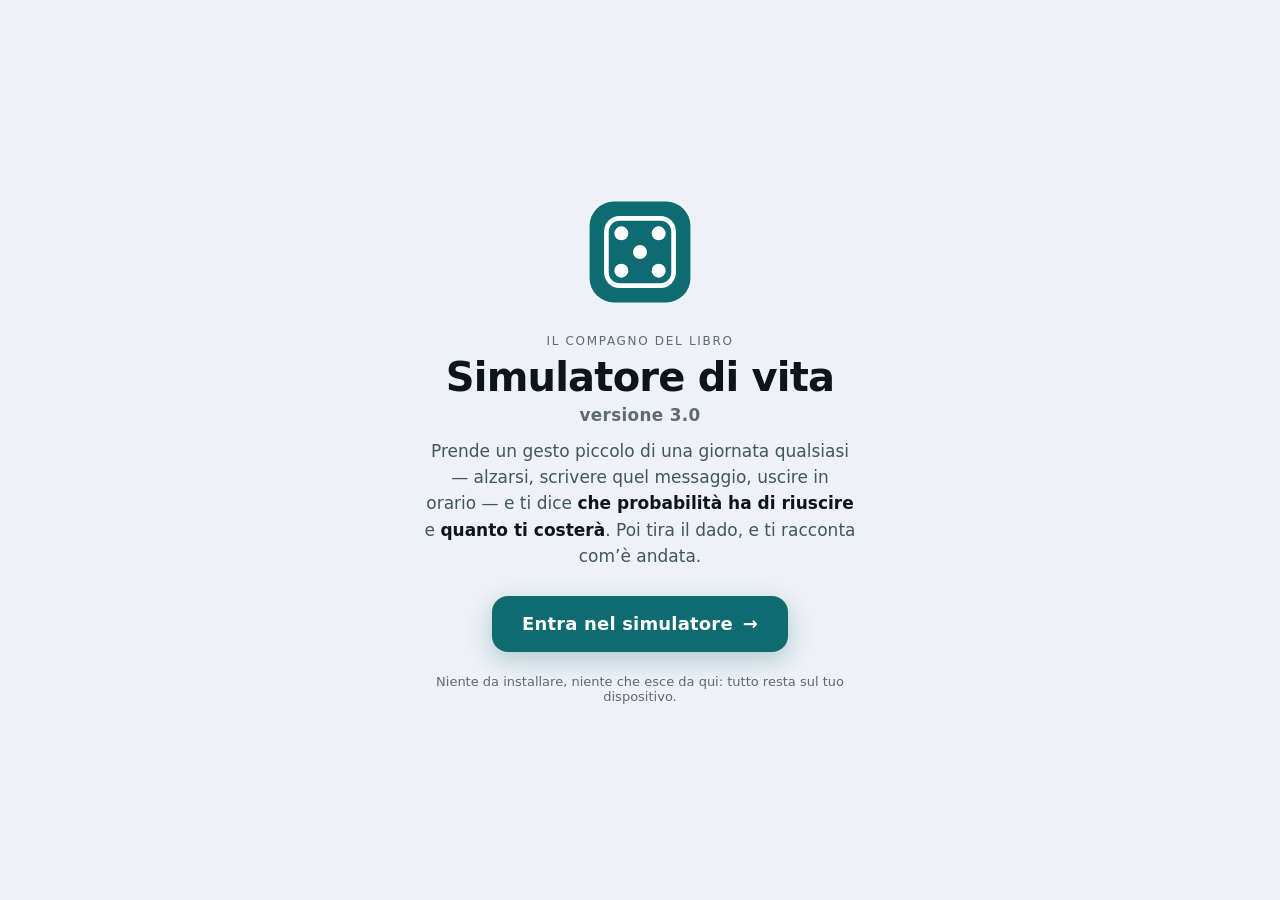
==== index.html @ b7ff8e11 "Pagina di benvenuto" ====
<!doctype html>
<html lang="it" data-tema="chiaro">
<head>
<meta charset="utf-8">
<meta name="viewport" content="width=device-width, initial-scale=1, viewport-fit=cover">
<title>Simulatore di vita 3.0</title>
<!-- LA PAGINA DI BENVENUTO (17/09/2026).
     Igor: «siccome è una web app, scriverei una pagina introduttiva: due righe, elegante,
     professionale ma anche un po' simpatica, animata, con il tasto che attiva il
     simulatore; perché "Ce l'hai fatta, sì o no?" sa di pagina interna». E' la prima
     cosa che si vede dall'indirizzo web e dall'icona sul telefono: il dado che tira e si
     ferma, il nome, due righe, un tasto. Tutto sta in questo file, senza altri
     caricamenti, così compare subito anche senza rete. Dal disco (doppio clic) si
     continua a entrare da APRI-QUI.html, come dice il libro. -->
<link rel="manifest" href="manifest.webmanifest">
<meta name="theme-color" content="#14556E">
<link rel="icon" href="app/icone/icona-192.png">
<link rel="apple-touch-icon" href="app/icone/icona-180.png">
<meta name="apple-mobile-web-app-capable" content="yes">
<meta name="apple-mobile-web-app-title" content="Simulatore">
<style>
  :root {
    --piano: #eef1f5; --superficie: #ffffff; --inchiostro: #0e1518; --inchiostro-2: #41565e;
    --inchiostro-3: #5f6874; --azione: #0e6b70; --azione-scura: #0b565a; --su-azione: #ffffff;
    --bordo: rgba(16,24,40,.10);
  }
  @media (prefers-color-scheme: dark) {
    :root { --piano: #0b0d11; --superficie: #181b22; --inchiostro: #ffffff; --inchiostro-2: #c2c8d2;
            --inchiostro-3: #8b93a1; --azione: #1d8a90; --azione-scura: #166c71; --bordo: rgba(255,255,255,.12); }
  }
  * { box-sizing: border-box; }
  html, body { margin: 0; min-height: 100%; }
  body {
    background: var(--piano); color: var(--inchiostro);
    font-family: system-ui, -apple-system, BlinkMacSystemFont, "Segoe UI", Roboto, sans-serif;
    display: flex; align-items: center; justify-content: center;
    min-height: 100vh; min-height: 100dvh;
    padding: 24px 20px calc(24px + env(safe-area-inset-bottom));
  }
  .benvenuto { width: 100%; max-width: 480px; text-align: center; }
  .dado {
    width: 112px; height: 112px; margin: 0 auto 26px; display: block;
    animation: tira 2.1s cubic-bezier(.2,.9,.3,1.05) both;
    transform-origin: 50% 50%;
  }
  @keyframes tira {
    0%   { transform: translateY(-140px) rotate(-260deg) scale(.7); opacity: 0; }
    35%  { opacity: 1; }
    60%  { transform: translateY(12px) rotate(30deg) scale(1.04); }
    78%  { transform: translateY(-10px) rotate(-8deg) scale(1); }
    90%  { transform: translateY(3px) rotate(2deg); }
    100% { transform: translateY(0) rotate(0deg) scale(1); opacity: 1; }
  }
  .punto { opacity: 0; animation: accendi .35s ease both; }
  .punto:nth-child(2) { animation-delay: 1.9s; }
  .punto:nth-child(3) { animation-delay: 2.0s; }
  .punto:nth-child(4) { animation-delay: 2.1s; }
  .punto:nth-child(5) { animation-delay: 2.2s; }
  .punto:nth-child(6) { animation-delay: 2.3s; }
  @keyframes accendi { from { opacity: 0; transform: scale(.3); } to { opacity: 1; transform: scale(1); } }
  .occhiello {
    margin: 0 0 8px; font-size: 12px; letter-spacing: .14em; text-transform: uppercase;
    color: var(--inchiostro-3); animation: sale .7s ease 1.4s both;
  }
  h1 {
    margin: 0 0 14px; font-size: clamp(30px, 8vw, 40px); line-height: 1.08; letter-spacing: -.02em;
    font-weight: 700; animation: sale .7s ease 1.55s both;
  }
  h1 small { display: block; font-size: .42em; font-weight: 600; letter-spacing: .02em; color: var(--inchiostro-3); margin-top: 6px; }
  .righe {
    margin: 0 auto 26px; max-width: 40ch; font-size: 17px; line-height: 1.55; color: var(--inchiostro-2);
    text-align: center; animation: sale .7s ease 1.75s both;
  }
  .righe b { color: var(--inchiostro); }
  .entra {
    display: inline-flex; align-items: center; justify-content: center; gap: 10px;
    min-height: 56px; padding: 0 30px; border-radius: 16px; border: 0;
    background: var(--azione); color: var(--su-azione); text-decoration: none;
    font-size: 18px; font-weight: 700; letter-spacing: .01em;
    box-shadow: 0 8px 24px rgba(14,107,112,.28);
    animation: sale .7s ease 2.0s both;
    transition: transform .08s ease, background-color .15s ease;
  }
  .entra:hover, .entra:focus-visible { background: var(--azione-scura); outline: none; }
  .entra:active { transform: translateY(1px); }
  .entra .freccia { transition: transform .2s ease; }
  .entra:hover .freccia { transform: translateX(4px); }
  .nota { margin: 22px 0 0; font-size: 13px; color: var(--inchiostro-3); animation: sale .7s ease 2.3s both; }
  .nota a { color: inherit; }
  @keyframes sale { from { opacity: 0; transform: translateY(10px); } to { opacity: 1; transform: none; } }
  @media (prefers-reduced-motion: reduce) {
    .dado, .punto, .occhiello, h1, .righe, .entra, .nota { animation: none; opacity: 1; transform: none; }
  }
</style>
</head>
<body>
<main class="benvenuto">
  <svg class="dado" viewBox="0 0 120 120" aria-hidden="true">
    <rect x="6" y="6" width="108" height="108" rx="26" fill="var(--azione)"/>
    <rect x="24" y="24" width="72" height="72" rx="14" fill="none" stroke="#fff" stroke-width="5"/>
    <circle class="punto" cx="40" cy="40" r="7.5" fill="#fff"/>
    <circle class="punto" cx="80" cy="40" r="7.5" fill="#fff"/>
    <circle class="punto" cx="60" cy="60" r="7.5" fill="#fff"/>
    <circle class="punto" cx="40" cy="80" r="7.5" fill="#fff"/>
    <circle class="punto" cx="80" cy="80" r="7.5" fill="#fff"/>
  </svg>
  <p class="occhiello">Il compagno del libro</p>
  <h1>Simulatore di vita <small>versione 3.0</small></h1>
  <p class="righe">Prende un gesto piccolo di una giornata qualsiasi — alzarsi, scrivere quel messaggio, uscire in orario — e ti dice <b>che probabilità ha di riuscire</b> e <b>quanto ti costerà</b>. Poi tira il dado, e ti racconta com’è andata.</p>
  <a class="entra" href="APRI-QUI.html">Entra nel simulatore <span class="freccia" aria-hidden="true">→</span></a>
  <p class="nota">Niente da installare, niente che esce da qui: tutto resta sul tuo dispositivo.</p>
</main>
<script src="app/interfaccia/installa.js"></script>
</body>
</html>
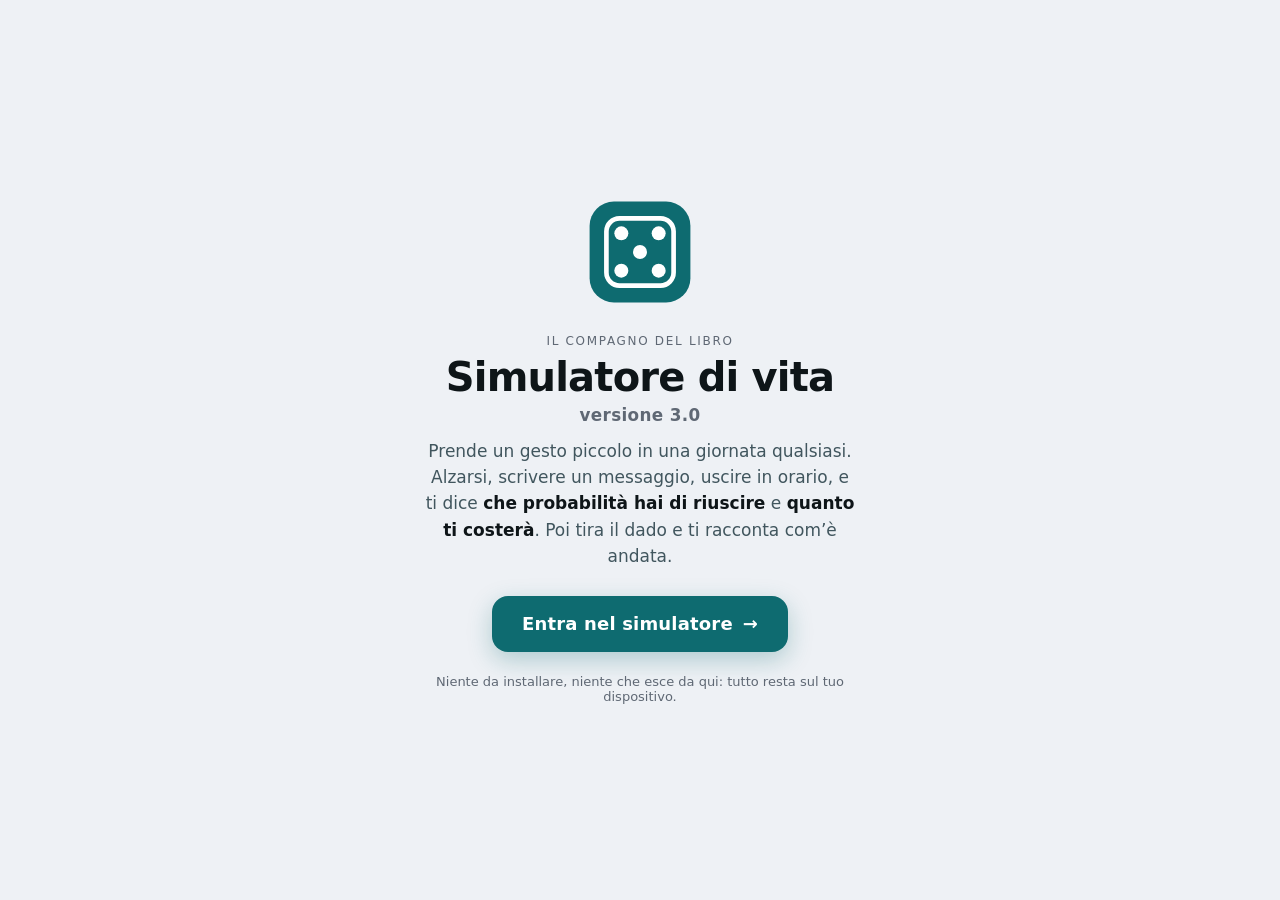
==== commit d7bd1cfd: "Righe del benvenuto" ====
--- a/index.html
+++ b/index.html
@@ -106,7 +106,7 @@
   </svg>
   <p class="occhiello">Il compagno del libro</p>
   <h1>Simulatore di vita <small>versione 3.0</small></h1>
-  <p class="righe">Prende un gesto piccolo di una giornata qualsiasi — alzarsi, scrivere quel messaggio, uscire in orario — e ti dice <b>che probabilità ha di riuscire</b> e <b>quanto ti costerà</b>. Poi tira il dado, e ti racconta com’è andata.</p>
+  <p class="righe">Prende un gesto piccolo in una giornata qualsiasi. Alzarsi, scrivere un messaggio, uscire in orario, e ti dice <b>che probabilità hai di riuscire</b> e <b>quanto ti costerà</b>. Poi tira il dado e ti racconta com’è andata.</p>
   <a class="entra" href="APRI-QUI.html">Entra nel simulatore <span class="freccia" aria-hidden="true">→</span></a>
   <p class="nota">Niente da installare, niente che esce da qui: tutto resta sul tuo dispositivo.</p>
 </main>
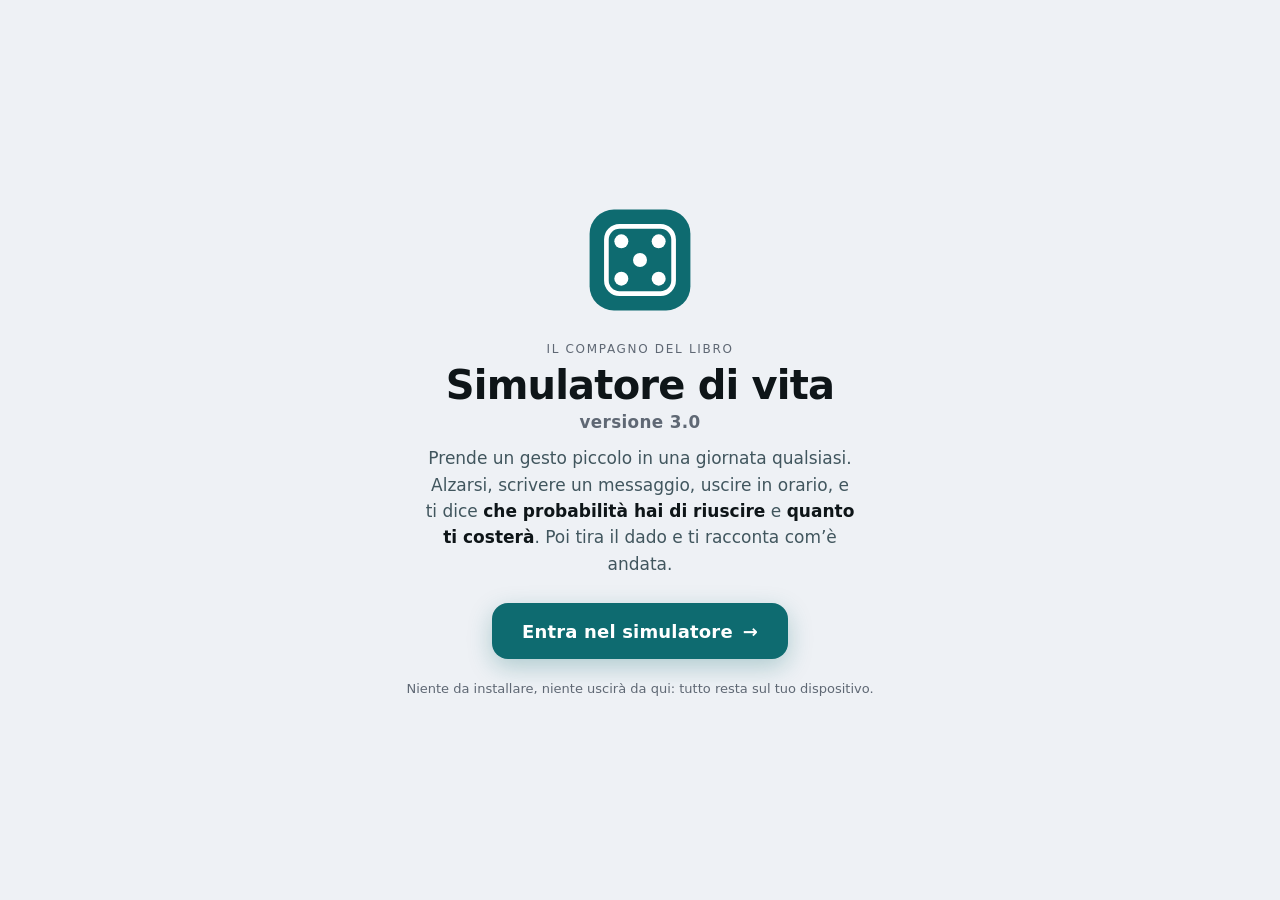
==== commit 24ce50b2: "Benvenuto: «niente uscirà da qui» Co-Authored-By: Claude Opus 5 <noreply@anthropic.com>" ====
--- a/index.html
+++ b/index.html
@@ -38,11 +38,33 @@
     padding: 24px 20px calc(24px + env(safe-area-inset-bottom));
   }
   .benvenuto { width: 100%; max-width: 480px; text-align: center; }
-  .dado {
-    width: 112px; height: 112px; margin: 0 auto 26px; display: block;
-    animation: tira 2.1s cubic-bezier(.2,.9,.3,1.05) both;
-    transform-origin: 50% 50%;
+  .dado { width: 112px; height: 112px; margin: 0 auto 26px; display: block; transform-origin: 50% 50%; }
+  .occhiello { margin: 0 0 8px; font-size: 12px; letter-spacing: .14em; text-transform: uppercase; color: var(--inchiostro-3); }
+  h1 { margin: 0 0 14px; font-size: clamp(30px, 8vw, 40px); line-height: 1.08; letter-spacing: -.02em; font-weight: 700; }
+  h1 small { display: block; font-size: .42em; font-weight: 600; letter-spacing: .02em; color: var(--inchiostro-3); margin-top: 6px; }
+  .righe { margin: 0 auto 26px; max-width: 40ch; font-size: 17px; line-height: 1.55; color: var(--inchiostro-2); text-align: center; }
+  .righe b { color: var(--inchiostro); }
+  .entra {
+    display: inline-flex; align-items: center; justify-content: center; gap: 10px;
+    min-height: 56px; padding: 0 30px; border-radius: 16px; border: 0;
+    background: var(--azione); color: var(--su-azione); text-decoration: none;
+    font-size: 18px; font-weight: 700; letter-spacing: .01em;
+    box-shadow: 0 8px 24px rgba(14,107,112,.28);
+    transition: transform .08s ease, background-color .15s ease;
   }
+  .entra:hover, .entra:focus-visible { background: var(--azione-scura); outline: none; }
+  .entra:active { transform: translateY(1px); }
+  .entra .freccia { transition: transform .2s ease; }
+  .entra:hover .freccia { transform: translateX(4px); }
+  .nota { margin: 22px 0 0; font-size: 13px; color: var(--inchiostro-3); }
+  .nota a { color: inherit; }
+
+  /* LE ANIMAZIONI SONO UN DI PIU'. Valgono solo quando il documento porta la
+     classe «anima», che gli da' uno script all'apertura; e dopo tre secondi
+     lo stesso script mette «ferma», che rende tutto visibile e fermo comunque.
+     Cosi', se le animazioni non partono (un visualizzatore che le blocca, uno
+     script che non gira), la pagina si vede lo stesso: prima era bianca. */
+  .anima .dado { animation: tira 2.1s cubic-bezier(.2,.9,.3,1.05) both; }
   @keyframes tira {
     0%   { transform: translateY(-140px) rotate(-260deg) scale(.7); opacity: 0; }
     35%  { opacity: 1; }
@@ -51,49 +73,29 @@
     90%  { transform: translateY(3px) rotate(2deg); }
     100% { transform: translateY(0) rotate(0deg) scale(1); opacity: 1; }
   }
-  .punto { opacity: 0; animation: accendi .35s ease both; }
-  .punto:nth-child(2) { animation-delay: 1.9s; }
-  .punto:nth-child(3) { animation-delay: 2.0s; }
-  .punto:nth-child(4) { animation-delay: 2.1s; }
-  .punto:nth-child(5) { animation-delay: 2.2s; }
-  .punto:nth-child(6) { animation-delay: 2.3s; }
+  .anima .punto { animation: accendi .35s ease both; }
+  .anima .punto:nth-child(2) { animation-delay: 1.9s; }
+  .anima .punto:nth-child(3) { animation-delay: 2.0s; }
+  .anima .punto:nth-child(4) { animation-delay: 2.1s; }
+  .anima .punto:nth-child(5) { animation-delay: 2.2s; }
+  .anima .punto:nth-child(6) { animation-delay: 2.3s; }
   @keyframes accendi { from { opacity: 0; transform: scale(.3); } to { opacity: 1; transform: scale(1); } }
-  .occhiello {
-    margin: 0 0 8px; font-size: 12px; letter-spacing: .14em; text-transform: uppercase;
-    color: var(--inchiostro-3); animation: sale .7s ease 1.4s both;
+  .anima .occhiello { animation: sale .7s ease 1.4s both; }
+  .anima h1 { animation: sale .7s ease 1.55s both; }
+  .anima .righe { animation: sale .7s ease 1.75s both; }
+  .anima .entra { animation: sale .7s ease 2.0s both; }
+  .anima .nota { animation: sale .7s ease 2.3s both; }
+  @keyframes sale { from { opacity: 0; transform: translateY(10px); } to { opacity: 1; transform: none; } }
+  .ferma .dado, .ferma .punto, .ferma .occhiello, .ferma h1, .ferma .righe, .ferma .entra, .ferma .nota {
+    animation: none !important; opacity: 1 !important; transform: none !important;
   }
-  h1 {
-    margin: 0 0 14px; font-size: clamp(30px, 8vw, 40px); line-height: 1.08; letter-spacing: -.02em;
-    font-weight: 700; animation: sale .7s ease 1.55s both;
-  }
-  h1 small { display: block; font-size: .42em; font-weight: 600; letter-spacing: .02em; color: var(--inchiostro-3); margin-top: 6px; }
-  .righe {
-    margin: 0 auto 26px; max-width: 40ch; font-size: 17px; line-height: 1.55; color: var(--inchiostro-2);
-    text-align: center; animation: sale .7s ease 1.75s both;
-  }
-  .righe b { color: var(--inchiostro); }
-  .entra {
-    display: inline-flex; align-items: center; justify-content: center; gap: 10px;
-    min-height: 56px; padding: 0 30px; border-radius: 16px; border: 0;
-    background: var(--azione); color: var(--su-azione); text-decoration: none;
-    font-size: 18px; font-weight: 700; letter-spacing: .01em;
-    box-shadow: 0 8px 24px rgba(14,107,112,.28);
-    animation: sale .7s ease 2.0s both;
-    transition: transform .08s ease, background-color .15s ease;
-  }
-  .entra:hover, .entra:focus-visible { background: var(--azione-scura); outline: none; }
-  .entra:active { transform: translateY(1px); }
-  .entra .freccia { transition: transform .2s ease; }
-  .entra:hover .freccia { transform: translateX(4px); }
-  .nota { margin: 22px 0 0; font-size: 13px; color: var(--inchiostro-3); animation: sale .7s ease 2.3s both; }
-  .nota a { color: inherit; }
-  @keyframes sale { from { opacity: 0; transform: translateY(10px); } to { opacity: 1; transform: none; } }
   @media (prefers-reduced-motion: reduce) {
-    .dado, .punto, .occhiello, h1, .righe, .entra, .nota { animation: none; opacity: 1; transform: none; }
+    .anima .dado, .anima .punto, .anima .occhiello, .anima h1, .anima .righe, .anima .entra, .anima .nota { animation: none; }
   }
 </style>
 </head>
 <body>
+<script>(function(){var r=document.documentElement;r.className+=" anima";setTimeout(function(){r.className+=" ferma";},3000);}());</script>
 <main class="benvenuto">
   <svg class="dado" viewBox="0 0 120 120" aria-hidden="true">
     <rect x="6" y="6" width="108" height="108" rx="26" fill="var(--azione)"/>
@@ -108,7 +110,7 @@
   <h1>Simulatore di vita <small>versione 3.0</small></h1>
   <p class="righe">Prende un gesto piccolo in una giornata qualsiasi. Alzarsi, scrivere un messaggio, uscire in orario, e ti dice <b>che probabilità hai di riuscire</b> e <b>quanto ti costerà</b>. Poi tira il dado e ti racconta com’è andata.</p>
   <a class="entra" href="APRI-QUI.html">Entra nel simulatore <span class="freccia" aria-hidden="true">→</span></a>
-  <p class="nota">Niente da installare, niente che esce da qui: tutto resta sul tuo dispositivo.</p>
+  <p class="nota">Niente da installare, niente uscirà da qui: tutto resta sul tuo dispositivo.</p>
 </main>
 <script src="app/interfaccia/installa.js"></script>
 </body>
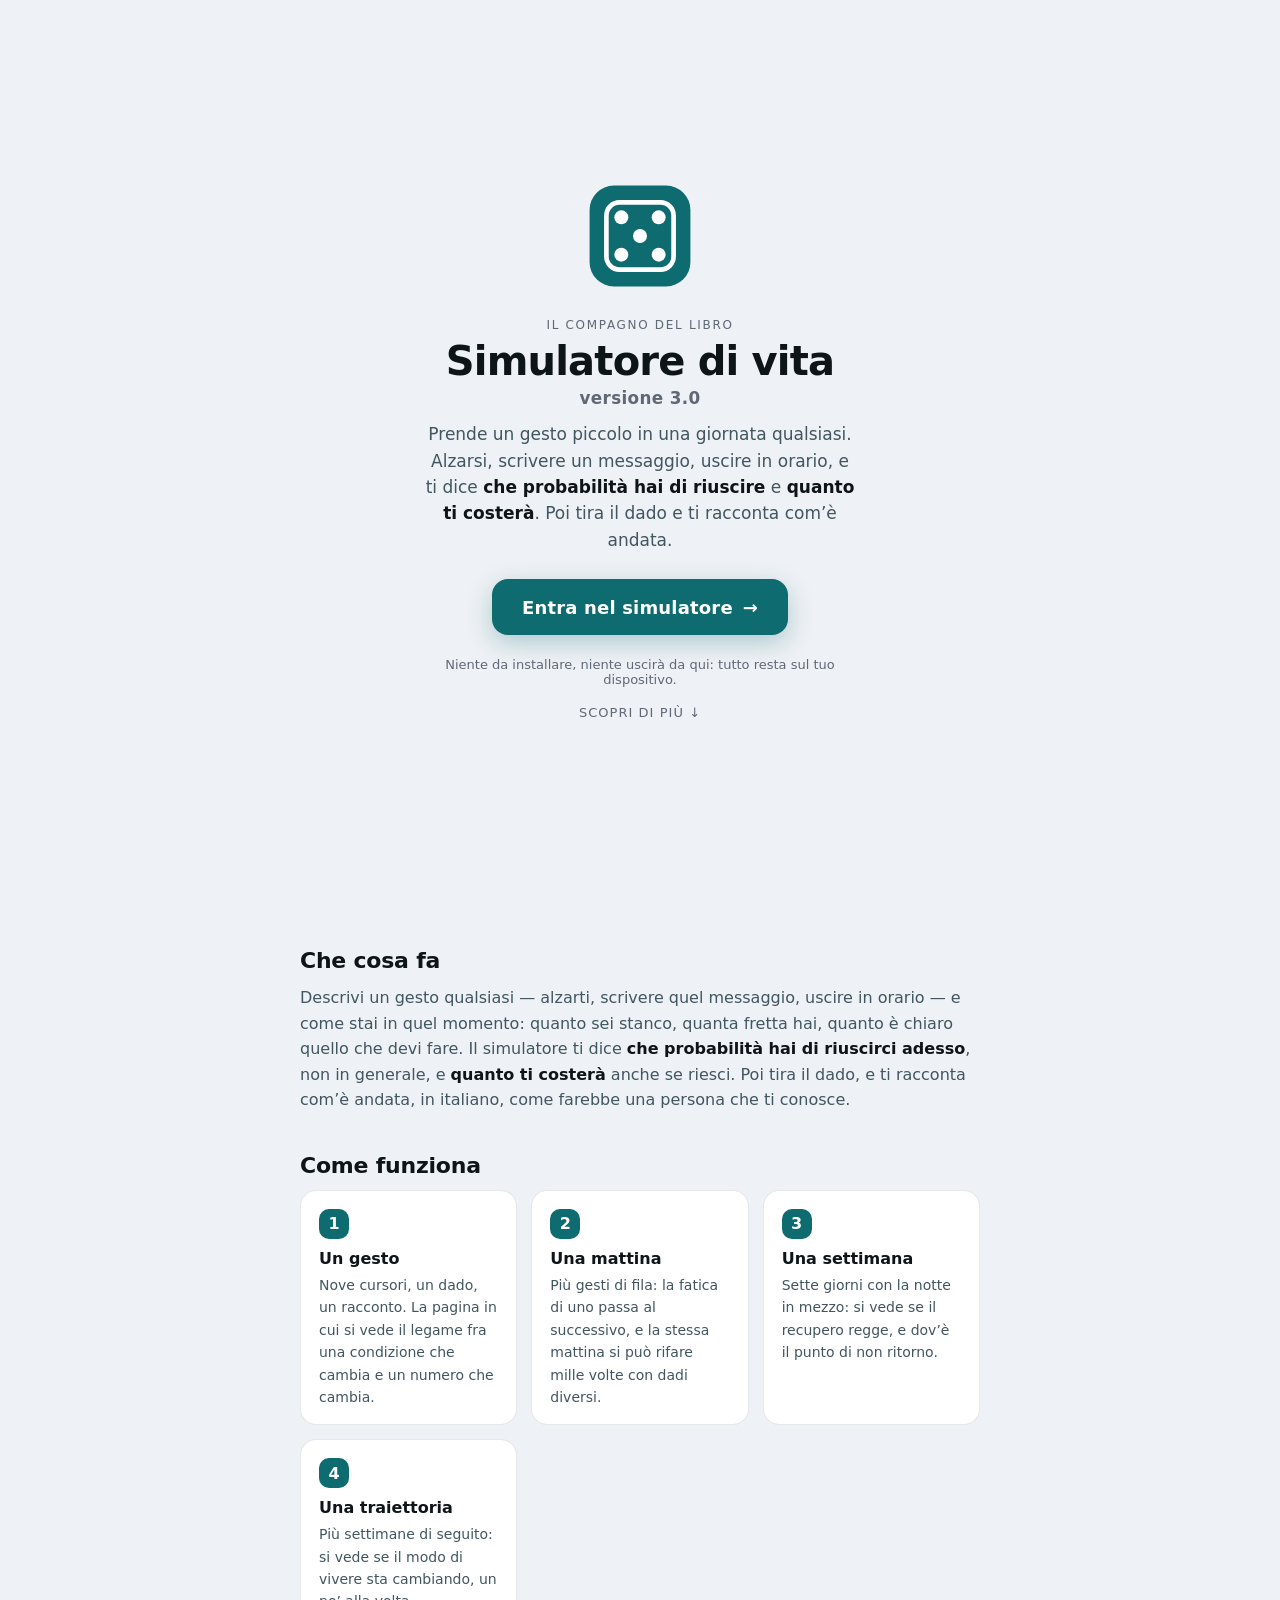
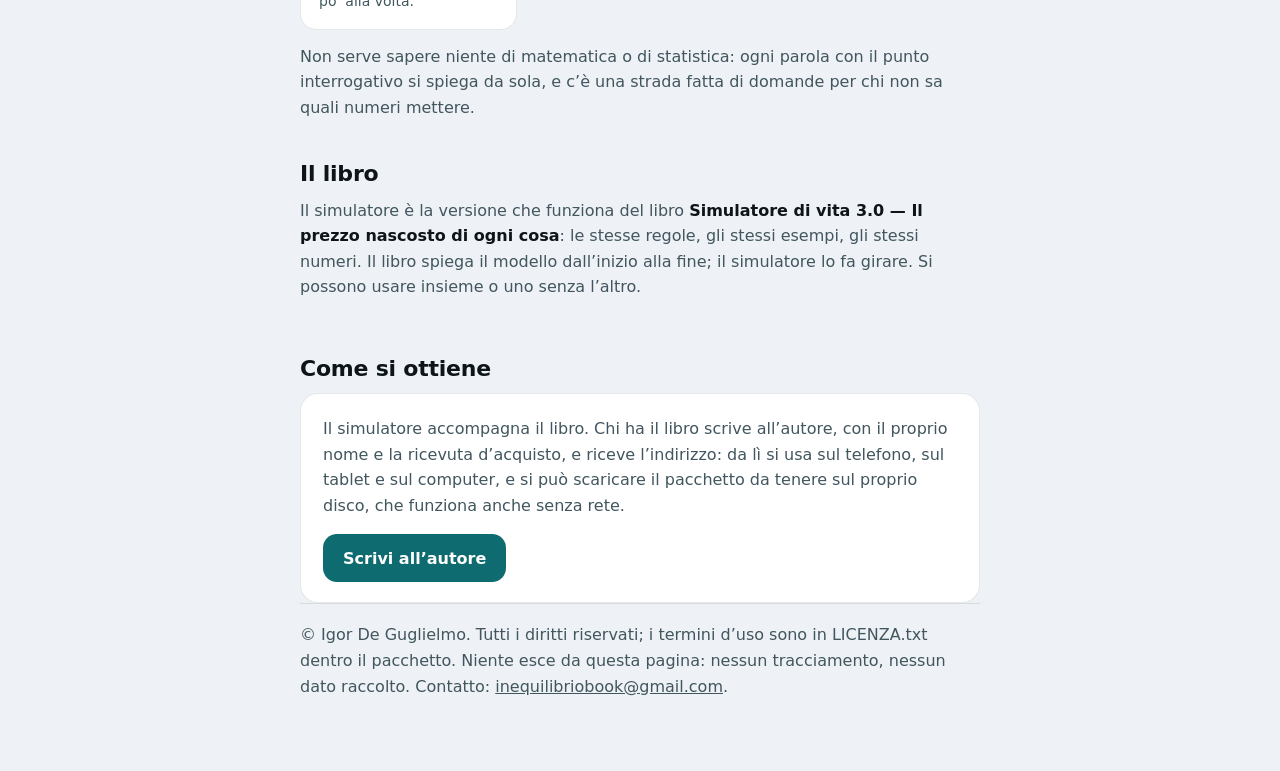
==== commit c48d8da3: "Vetrina, LICENZA, piano di vendita (VENDITA.md), README ripristinato Co-Authored-By: Claude Opus 5 <" ====
--- a/index.html
+++ b/index.html
@@ -4,6 +4,12 @@
 <meta charset="utf-8">
 <meta name="viewport" content="width=device-width, initial-scale=1, viewport-fit=cover">
 <title>Simulatore di vita 3.0</title>
+<meta name="description" content="Il simulatore che accompagna il libro «Simulatore di vita 3.0»: prende un gesto piccolo in una giornata qualsiasi, dice che probabilità hai di riuscire e quanto ti costerà, poi tira il dado e racconta com’è andata. Funziona sul telefono, sul tablet e sul computer, anche senza rete.">
+<meta property="og:title" content="Simulatore di vita 3.0">
+<meta property="og:description" content="Che probabilità hai di riuscire, e quanto ti costerà. Il simulatore del libro, sul telefono e sul computer.">
+<meta property="og:type" content="website">
+<meta property="og:image" content="app/icone/icona-512.png">
+<meta name="robots" content="index, follow">
 <!-- LA PAGINA DI BENVENUTO (17/09/2026).
      Igor: «siccome è una web app, scriverei una pagina introduttiva: due righe, elegante,
      professionale ma anche un po' simpatica, animata, con il tasto che attiva il
@@ -92,6 +98,32 @@
   @media (prefers-reduced-motion: reduce) {
     .anima .dado, .anima .punto, .anima .occhiello, .anima h1, .anima .righe, .anima .entra, .anima .nota { animation: none; }
   }
+
+  /* LA VETRINA (18/09/2026): sotto il benvenuto, per chi arriva qui senza
+     sapere niente — che cosa fa, come funziona, il libro, come si ottiene.
+     Il benvenuto resta a schermo intero; la vetrina comincia sotto, e ci si
+     arriva scorrendo o con il tasto «Scopri di più». */
+  body { display: block; padding: 0; }
+  .benvenuto { min-height: 100vh; min-height: 100dvh; display: flex; flex-direction: column; align-items: center; justify-content: center; margin: 0 auto; padding: 24px 20px calc(24px + env(safe-area-inset-bottom)); }
+  .scopri { margin: 18px 0 0; font-size: 13px; color: var(--inchiostro-3); text-decoration: none; letter-spacing: .08em; text-transform: uppercase; }
+  .scopri:hover { color: var(--azione); }
+  .vetrina { max-width: 720px; margin: 0 auto; padding: 8px 20px 60px; text-align: left; }
+  .vetrina h2 { font-size: 22px; letter-spacing: -.01em; margin: 40px 0 12px; }
+  .vetrina p { font-size: 16px; line-height: 1.6; color: var(--inchiostro-2); margin: 0 0 12px; }
+  .vetrina p b { color: var(--inchiostro); }
+  .schede { display: grid; grid-template-columns: repeat(auto-fit, minmax(200px, 1fr)); gap: 14px; margin-top: 8px; }
+  .scheda { background: var(--superficie); border: 1px solid var(--bordo); border-radius: 16px; padding: 18px 18px 16px; }
+  .scheda .n { display: inline-grid; place-items: center; width: 30px; height: 30px; border-radius: 10px; background: var(--azione); color: var(--su-azione); font-weight: 800; margin-bottom: 10px; }
+  .scheda h3 { margin: 0 0 6px; font-size: 16px; }
+  .scheda p { font-size: 14px; margin: 0; }
+  .tasti { display: flex; flex-wrap: wrap; gap: 10px; margin-top: 16px; }
+  .tasto { display: inline-flex; align-items: center; justify-content: center; min-height: 48px; padding: 0 20px; border-radius: 14px; font-weight: 700; text-decoration: none; font-size: 16px; }
+  .tasto.pieno { background: var(--azione); color: var(--su-azione); }
+  .tasto.vuoto { border: 1.5px solid var(--azione); color: var(--azione); background: transparent; }
+  .tasto[hidden] { display: none; }
+  .ottieni { background: var(--superficie); border: 1px solid var(--bordo); border-radius: 18px; padding: 22px 22px 20px; }
+  .piede { margin-top: 44px; padding-top: 18px; border-top: 1px solid var(--bordo); font-size: 13px; color: var(--inchiostro-3); }
+  .piede a { color: inherit; }
 </style>
 </head>
 <body>
@@ -111,7 +143,60 @@
   <p class="righe">Prende un gesto piccolo in una giornata qualsiasi. Alzarsi, scrivere un messaggio, uscire in orario, e ti dice <b>che probabilità hai di riuscire</b> e <b>quanto ti costerà</b>. Poi tira il dado e ti racconta com’è andata.</p>
   <a class="entra" href="APRI-QUI.html">Entra nel simulatore <span class="freccia" aria-hidden="true">→</span></a>
   <p class="nota">Niente da installare, niente uscirà da qui: tutto resta sul tuo dispositivo.</p>
+  <a class="scopri" href="#vetrina">Scopri di più ↓</a>
 </main>
+
+<section class="vetrina" id="vetrina">
+  <h2>Che cosa fa</h2>
+  <p>Descrivi un gesto qualsiasi — alzarti, scrivere quel messaggio, uscire in orario — e come stai in quel momento: quanto sei stanco, quanta fretta hai, quanto è chiaro quello che devi fare. Il simulatore ti dice <b>che probabilità hai di riuscirci adesso</b>, non in generale, e <b>quanto ti costerà</b> anche se riesci. Poi tira il dado, e ti racconta com’è andata, in italiano, come farebbe una persona che ti conosce.</p>
+  <h2>Come funziona</h2>
+  <div class="schede">
+    <div class="scheda"><span class="n">1</span><h3>Un gesto</h3><p>Nove cursori, un dado, un racconto. La pagina in cui si vede il legame fra una condizione che cambia e un numero che cambia.</p></div>
+    <div class="scheda"><span class="n">2</span><h3>Una mattina</h3><p>Più gesti di fila: la fatica di uno passa al successivo, e la stessa mattina si può rifare mille volte con dadi diversi.</p></div>
+    <div class="scheda"><span class="n">3</span><h3>Una settimana</h3><p>Sette giorni con la notte in mezzo: si vede se il recupero regge, e dov’è il punto di non ritorno.</p></div>
+    <div class="scheda"><span class="n">4</span><h3>Una traiettoria</h3><p>Più settimane di seguito: si vede se il modo di vivere sta cambiando, un po’ alla volta.</p></div>
+  </div>
+  <p style="margin-top:14px">Non serve sapere niente di matematica o di statistica: ogni parola con il punto interrogativo si spiega da sola, e c’è una strada fatta di domande per chi non sa quali numeri mettere.</p>
+
+  <h2>Il libro</h2>
+  <p id="vetrinaLibro">Il simulatore è la versione che funziona del libro <b>Simulatore di vita 3.0 — Il prezzo nascosto di ogni cosa</b>: le stesse regole, gli stessi esempi, gli stessi numeri. Il libro spiega il modello dall’inizio alla fine; il simulatore lo fa girare. Si possono usare insieme o uno senza l’altro.</p>
+  <div class="tasti" id="tastiLibro"></div>
+
+  <h2>Come si ottiene</h2>
+  <div class="ottieni" id="ottieni"></div>
+
+  <p class="piede" id="piede"></p>
+</section>
+
+<script src="app/dati/vetrina.js"></script>
+<script>
+(function () {
+  /* la vetrina legge app/dati/vetrina.js: cambiare canale di vendita vuol
+     dire cambiare quel file, non questa pagina */
+  var V = window.Vetrina || {};
+  var esc = function (t) { return String(t).replace(/[&<>"]/g, function (c) { return { '&': '&amp;', '<': '&lt;', '>': '&gt;', '"': '&quot;' }[c]; }); };
+  var tasti = document.getElementById('tastiLibro');
+  if (V.libro && V.libro.url) {
+    tasti.innerHTML = '<a class="tasto vuoto" href="' + esc(V.libro.url) + '" rel="noopener">Il libro</a>';
+  }
+  var o = document.getElementById('ottieni');
+  var mail = 'mailto:' + (V.contatto || '') + '?subject=' + encodeURIComponent('Simulatore di vita 3.0');
+  if (V.modalita === 'vendita' && V.acquisto && V.acquisto.url) {
+    o.innerHTML = '<p>Il simulatore si acquista qui sotto: dopo il pagamento ricevi l’indirizzo per usarlo sul telefono, sul tablet e sul computer, e il pacchetto da tenere sul tuo disco, che funziona anche senza rete.</p>' +
+      '<div class="tasti"><a class="tasto pieno" href="' + esc(V.acquisto.url) + '" rel="noopener">Acquista' + (V.acquisto.prezzo ? ' · ' + esc(V.acquisto.prezzo) : '') + '</a>' +
+      '<a class="tasto vuoto" href="' + mail + '">Scrivi all’autore</a></div>';
+  } else if (V.modalita === 'aperto') {
+    o.innerHTML = '<p>Il simulatore è aperto a tutti: entra e basta. Sul telefono lo puoi aggiungere alla schermata Home, e da lì funziona anche senza rete.</p>' +
+      '<div class="tasti"><a class="tasto pieno" href="APRI-QUI.html">Entra nel simulatore</a></div>';
+  } else {
+    o.innerHTML = '<p>Il simulatore accompagna il libro. Chi ha il libro scrive all’autore, con il proprio nome e la ricevuta d’acquisto, e riceve l’indirizzo: da lì si usa sul telefono, sul tablet e sul computer, e si può scaricare il pacchetto da tenere sul proprio disco, che funziona anche senza rete.</p>' +
+      '<div class="tasti"><a class="tasto pieno" href="' + mail + '">Scrivi all’autore</a></div>';
+  }
+  document.getElementById('piede').innerHTML =
+    '© ' + esc(V.autore || '') + '. Tutti i diritti riservati; i termini d’uso sono in LICENZA.txt dentro il pacchetto. ' +
+    'Niente esce da questa pagina: nessun tracciamento, nessun dato raccolto. Contatto: <a href="' + mail + '">' + esc(V.contatto || '') + '</a>.';
+}());
+</script>
 <script src="app/interfaccia/installa.js"></script>
 </body>
 </html>
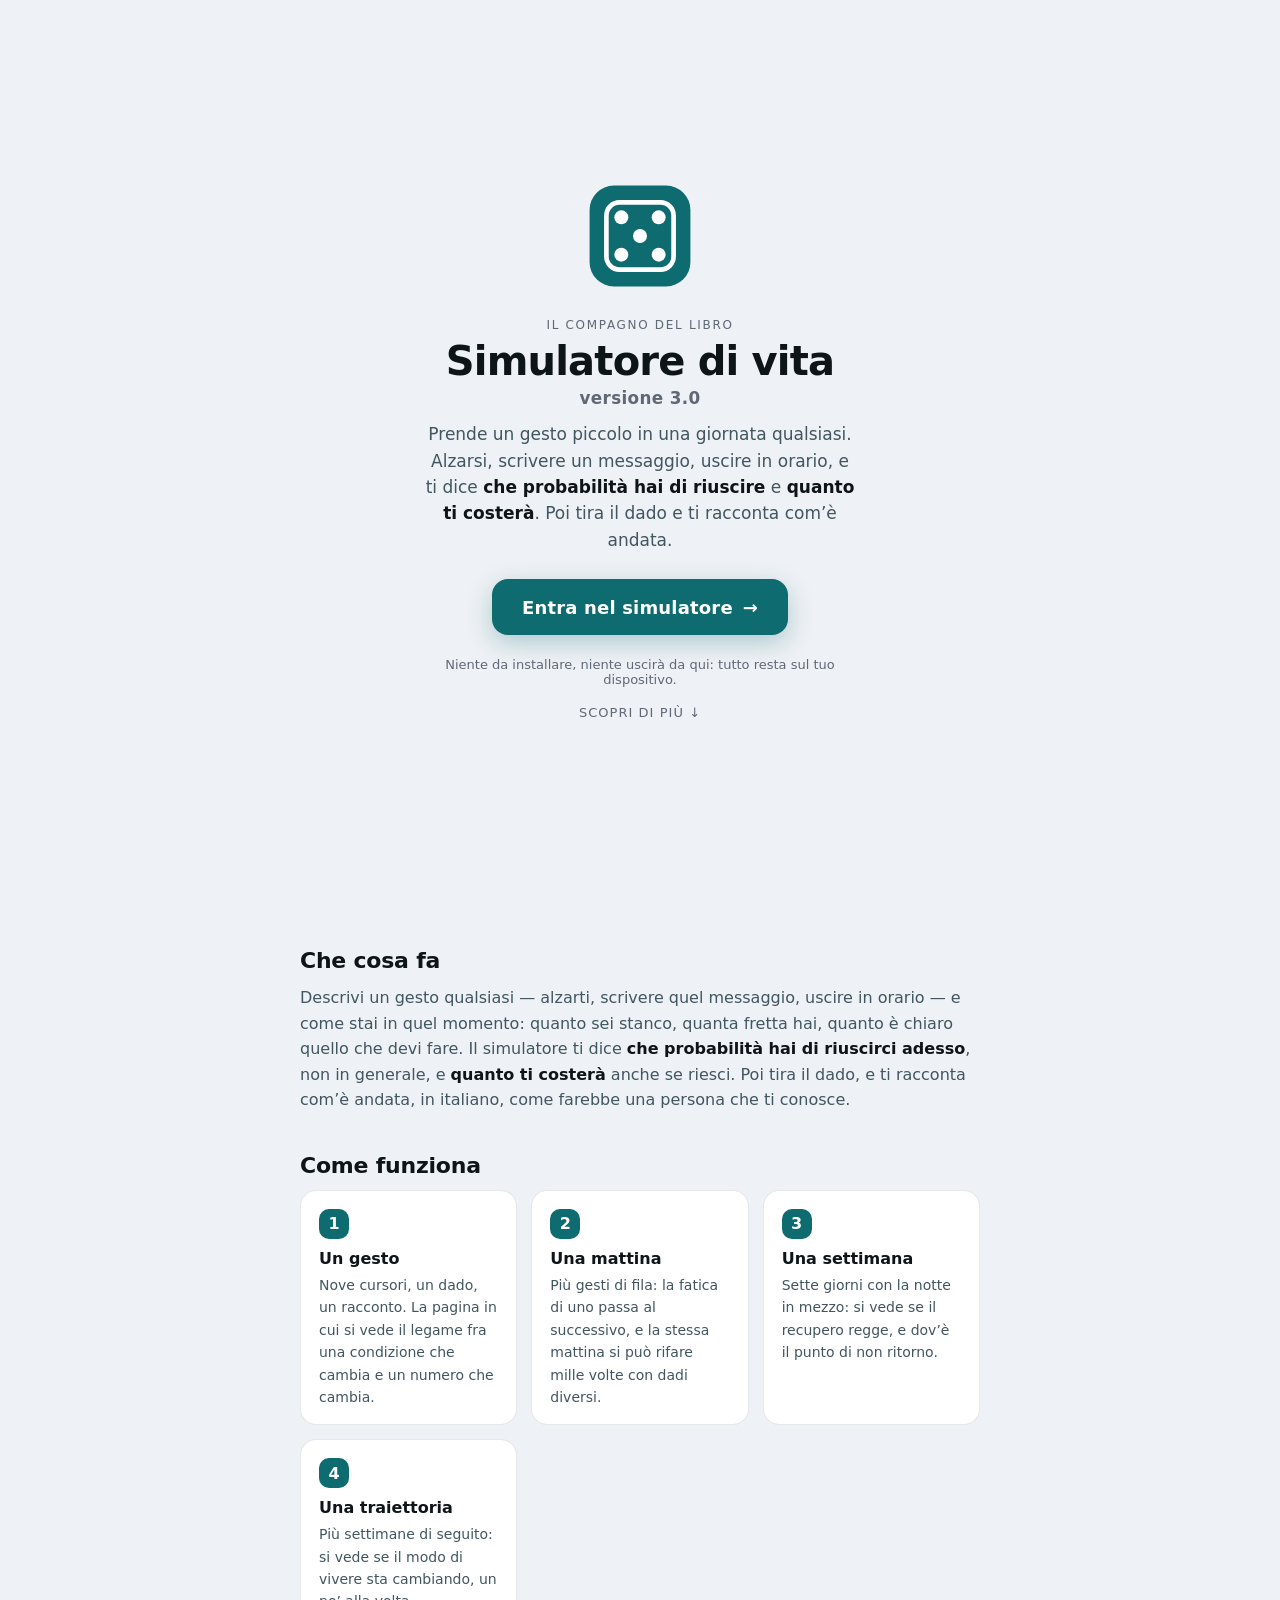
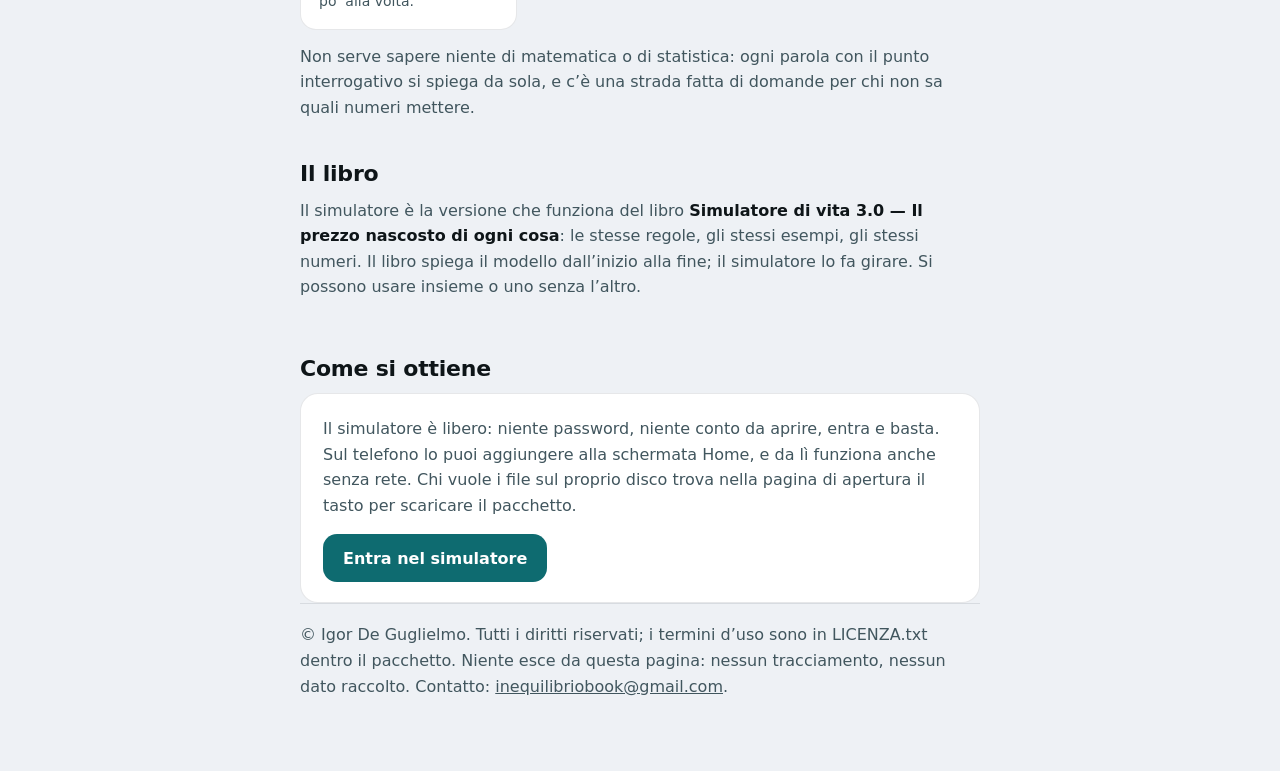
==== commit 69f823a1: "La versione del 26/11/2026: simulatore libero, e tutto quello fatto dal 19/09 Domande della scena e " ====
--- a/index.html
+++ b/index.html
@@ -186,7 +186,7 @@
       '<div class="tasti"><a class="tasto pieno" href="' + esc(V.acquisto.url) + '" rel="noopener">Acquista' + (V.acquisto.prezzo ? ' · ' + esc(V.acquisto.prezzo) : '') + '</a>' +
       '<a class="tasto vuoto" href="' + mail + '">Scrivi all’autore</a></div>';
   } else if (V.modalita === 'aperto') {
-    o.innerHTML = '<p>Il simulatore è aperto a tutti: entra e basta. Sul telefono lo puoi aggiungere alla schermata Home, e da lì funziona anche senza rete.</p>' +
+    o.innerHTML = '<p>Il simulatore è libero: niente password, niente conto da aprire, entra e basta. Sul telefono lo puoi aggiungere alla schermata Home, e da lì funziona anche senza rete. Chi vuole i file sul proprio disco trova nella pagina di apertura il tasto per scaricare il pacchetto.</p>' +
       '<div class="tasti"><a class="tasto pieno" href="APRI-QUI.html">Entra nel simulatore</a></div>';
   } else {
     o.innerHTML = '<p>Il simulatore accompagna il libro. Chi ha il libro scrive all’autore, con il proprio nome e la ricevuta d’acquisto, e riceve l’indirizzo: da lì si usa sul telefono, sul tablet e sul computer, e si può scaricare il pacchetto da tenere sul proprio disco, che funziona anche senza rete.</p>' +
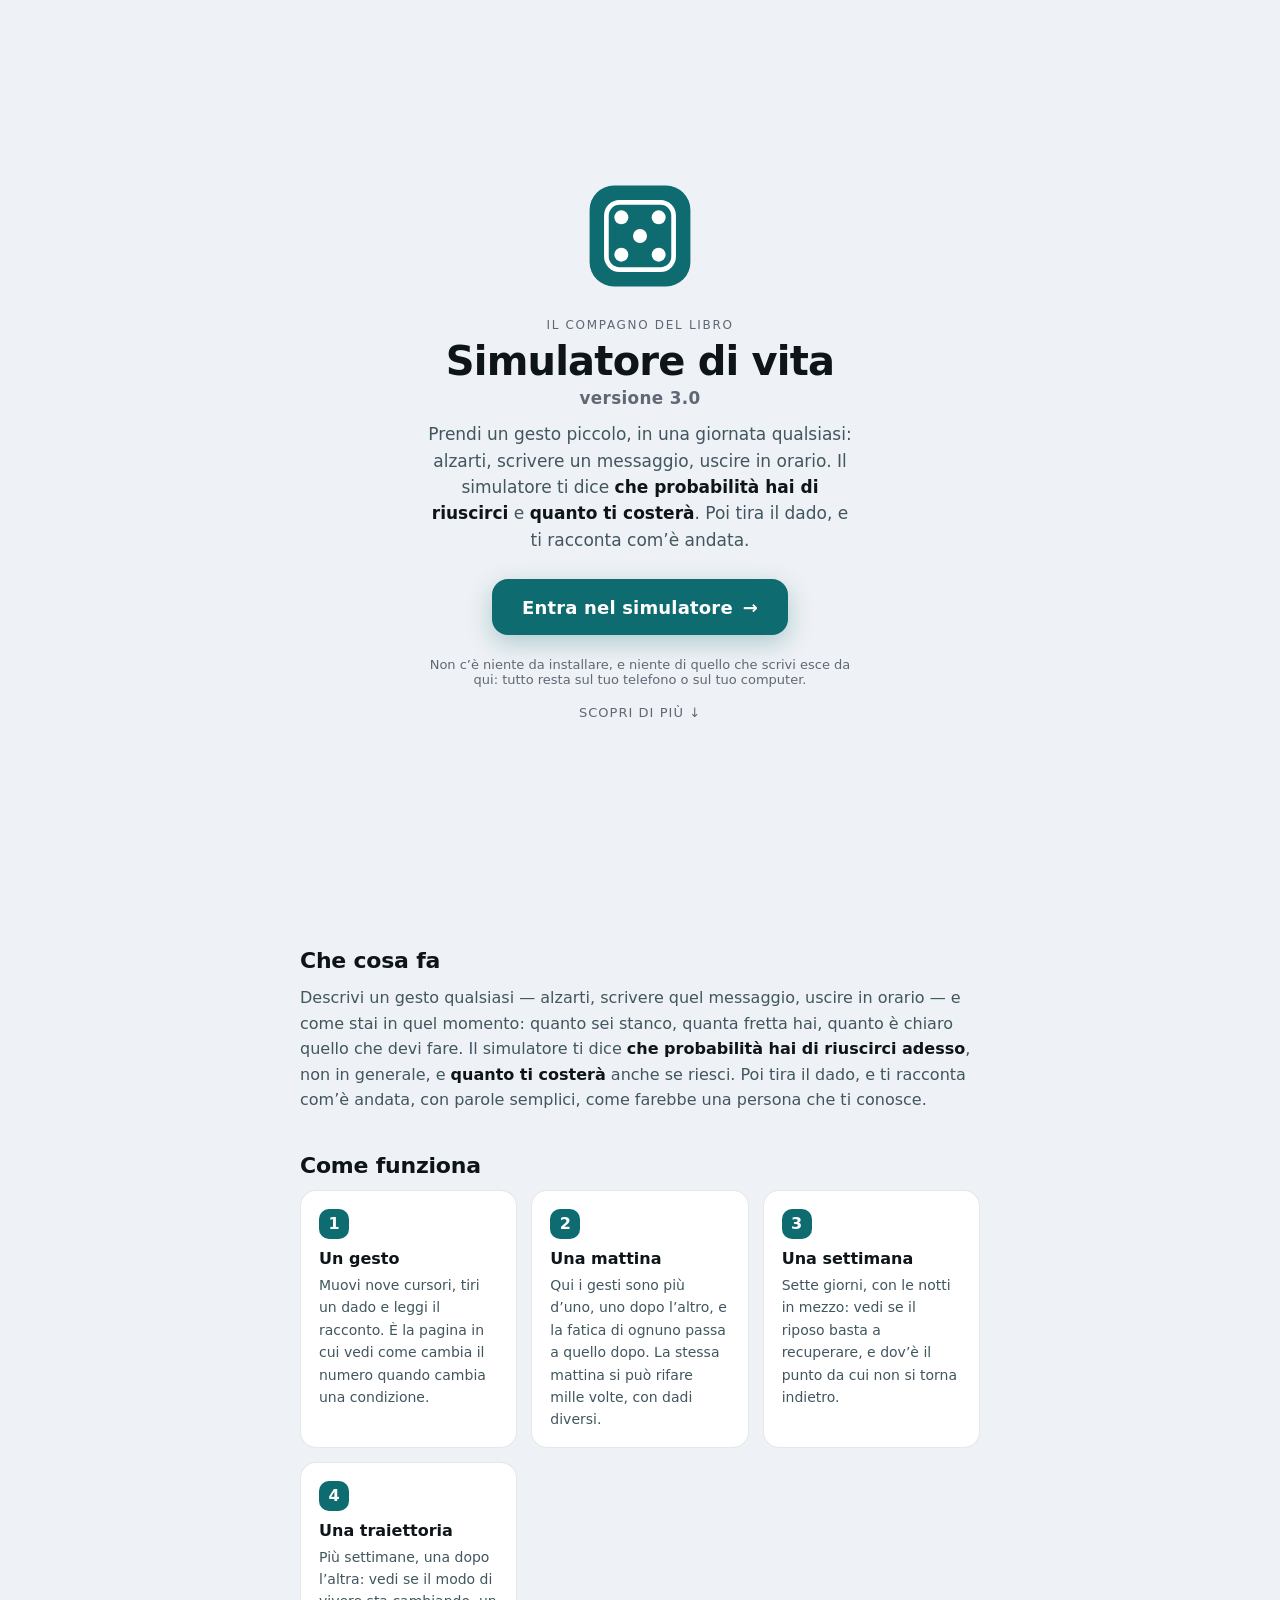
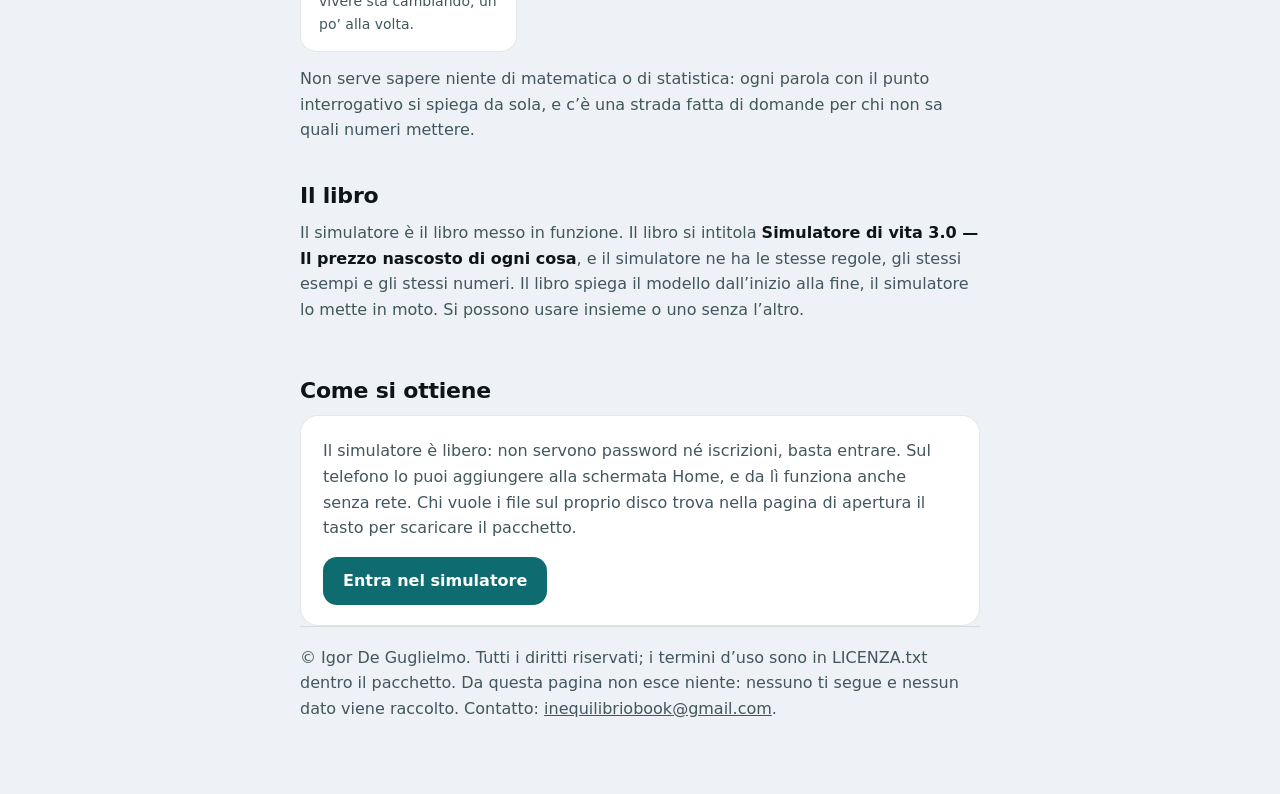
==== commit 61caf187: "Titolo in argento, triangoli nei tondi, italiano riletto in sei pagine Pari a SIMULATORE-3.0-SVILUPP" ====
--- a/index.html
+++ b/index.html
@@ -140,26 +140,26 @@
   </svg>
   <p class="occhiello">Il compagno del libro</p>
   <h1>Simulatore di vita <small>versione 3.0</small></h1>
-  <p class="righe">Prende un gesto piccolo in una giornata qualsiasi. Alzarsi, scrivere un messaggio, uscire in orario, e ti dice <b>che probabilità hai di riuscire</b> e <b>quanto ti costerà</b>. Poi tira il dado e ti racconta com’è andata.</p>
+  <p class="righe">Prendi un gesto piccolo, in una giornata qualsiasi: alzarti, scrivere un messaggio, uscire in orario. Il simulatore ti dice <b>che probabilità hai di riuscirci</b> e <b>quanto ti costerà</b>. Poi tira il dado, e ti racconta com’è andata.</p>
   <a class="entra" href="APRI-QUI.html">Entra nel simulatore <span class="freccia" aria-hidden="true">→</span></a>
-  <p class="nota">Niente da installare, niente uscirà da qui: tutto resta sul tuo dispositivo.</p>
+  <p class="nota">Non c’è niente da installare, e niente di quello che scrivi esce da qui: tutto resta sul tuo telefono o sul tuo computer.</p>
   <a class="scopri" href="#vetrina">Scopri di più ↓</a>
 </main>
 
 <section class="vetrina" id="vetrina">
   <h2>Che cosa fa</h2>
-  <p>Descrivi un gesto qualsiasi — alzarti, scrivere quel messaggio, uscire in orario — e come stai in quel momento: quanto sei stanco, quanta fretta hai, quanto è chiaro quello che devi fare. Il simulatore ti dice <b>che probabilità hai di riuscirci adesso</b>, non in generale, e <b>quanto ti costerà</b> anche se riesci. Poi tira il dado, e ti racconta com’è andata, in italiano, come farebbe una persona che ti conosce.</p>
+  <p>Descrivi un gesto qualsiasi — alzarti, scrivere quel messaggio, uscire in orario — e come stai in quel momento: quanto sei stanco, quanta fretta hai, quanto è chiaro quello che devi fare. Il simulatore ti dice <b>che probabilità hai di riuscirci adesso</b>, non in generale, e <b>quanto ti costerà</b> anche se riesci. Poi tira il dado, e ti racconta com’è andata, con parole semplici, come farebbe una persona che ti conosce.</p>
   <h2>Come funziona</h2>
   <div class="schede">
-    <div class="scheda"><span class="n">1</span><h3>Un gesto</h3><p>Nove cursori, un dado, un racconto. La pagina in cui si vede il legame fra una condizione che cambia e un numero che cambia.</p></div>
-    <div class="scheda"><span class="n">2</span><h3>Una mattina</h3><p>Più gesti di fila: la fatica di uno passa al successivo, e la stessa mattina si può rifare mille volte con dadi diversi.</p></div>
-    <div class="scheda"><span class="n">3</span><h3>Una settimana</h3><p>Sette giorni con la notte in mezzo: si vede se il recupero regge, e dov’è il punto di non ritorno.</p></div>
-    <div class="scheda"><span class="n">4</span><h3>Una traiettoria</h3><p>Più settimane di seguito: si vede se il modo di vivere sta cambiando, un po’ alla volta.</p></div>
+    <div class="scheda"><span class="n">1</span><h3>Un gesto</h3><p>Muovi nove cursori, tiri un dado e leggi il racconto. È la pagina in cui vedi come cambia il numero quando cambia una condizione.</p></div>
+    <div class="scheda"><span class="n">2</span><h3>Una mattina</h3><p>Qui i gesti sono più d’uno, uno dopo l’altro, e la fatica di ognuno passa a quello dopo. La stessa mattina si può rifare mille volte, con dadi diversi.</p></div>
+    <div class="scheda"><span class="n">3</span><h3>Una settimana</h3><p>Sette giorni, con le notti in mezzo: vedi se il riposo basta a recuperare, e dov’è il punto da cui non si torna indietro.</p></div>
+    <div class="scheda"><span class="n">4</span><h3>Una traiettoria</h3><p>Più settimane, una dopo l’altra: vedi se il modo di vivere sta cambiando, un po’ alla volta.</p></div>
   </div>
   <p style="margin-top:14px">Non serve sapere niente di matematica o di statistica: ogni parola con il punto interrogativo si spiega da sola, e c’è una strada fatta di domande per chi non sa quali numeri mettere.</p>
 
   <h2>Il libro</h2>
-  <p id="vetrinaLibro">Il simulatore è la versione che funziona del libro <b>Simulatore di vita 3.0 — Il prezzo nascosto di ogni cosa</b>: le stesse regole, gli stessi esempi, gli stessi numeri. Il libro spiega il modello dall’inizio alla fine; il simulatore lo fa girare. Si possono usare insieme o uno senza l’altro.</p>
+  <p id="vetrinaLibro">Il simulatore è il libro messo in funzione. Il libro si intitola <b>Simulatore di vita 3.0 — Il prezzo nascosto di ogni cosa</b>, e il simulatore ne ha le stesse regole, gli stessi esempi e gli stessi numeri. Il libro spiega il modello dall’inizio alla fine, il simulatore lo mette in moto. Si possono usare insieme o uno senza l’altro.</p>
   <div class="tasti" id="tastiLibro"></div>
 
   <h2>Come si ottiene</h2>
@@ -186,7 +186,7 @@
       '<div class="tasti"><a class="tasto pieno" href="' + esc(V.acquisto.url) + '" rel="noopener">Acquista' + (V.acquisto.prezzo ? ' · ' + esc(V.acquisto.prezzo) : '') + '</a>' +
       '<a class="tasto vuoto" href="' + mail + '">Scrivi all’autore</a></div>';
   } else if (V.modalita === 'aperto') {
-    o.innerHTML = '<p>Il simulatore è libero: niente password, niente conto da aprire, entra e basta. Sul telefono lo puoi aggiungere alla schermata Home, e da lì funziona anche senza rete. Chi vuole i file sul proprio disco trova nella pagina di apertura il tasto per scaricare il pacchetto.</p>' +
+    o.innerHTML = '<p>Il simulatore è libero: non servono password né iscrizioni, basta entrare. Sul telefono lo puoi aggiungere alla schermata Home, e da lì funziona anche senza rete. Chi vuole i file sul proprio disco trova nella pagina di apertura il tasto per scaricare il pacchetto.</p>' +
       '<div class="tasti"><a class="tasto pieno" href="APRI-QUI.html">Entra nel simulatore</a></div>';
   } else {
     o.innerHTML = '<p>Il simulatore accompagna il libro. Chi ha il libro scrive all’autore, con il proprio nome e la ricevuta d’acquisto, e riceve l’indirizzo: da lì si usa sul telefono, sul tablet e sul computer, e si può scaricare il pacchetto da tenere sul proprio disco, che funziona anche senza rete.</p>' +
@@ -194,7 +194,7 @@
   }
   document.getElementById('piede').innerHTML =
     '© ' + esc(V.autore || '') + '. Tutti i diritti riservati; i termini d’uso sono in LICENZA.txt dentro il pacchetto. ' +
-    'Niente esce da questa pagina: nessun tracciamento, nessun dato raccolto. Contatto: <a href="' + mail + '">' + esc(V.contatto || '') + '</a>.';
+    'Da questa pagina non esce niente: nessuno ti segue e nessun dato viene raccolto. Contatto: <a href="' + mail + '">' + esc(V.contatto || '') + '</a>.';
 }());
 </script>
 <script src="app/interfaccia/installa.js"></script>
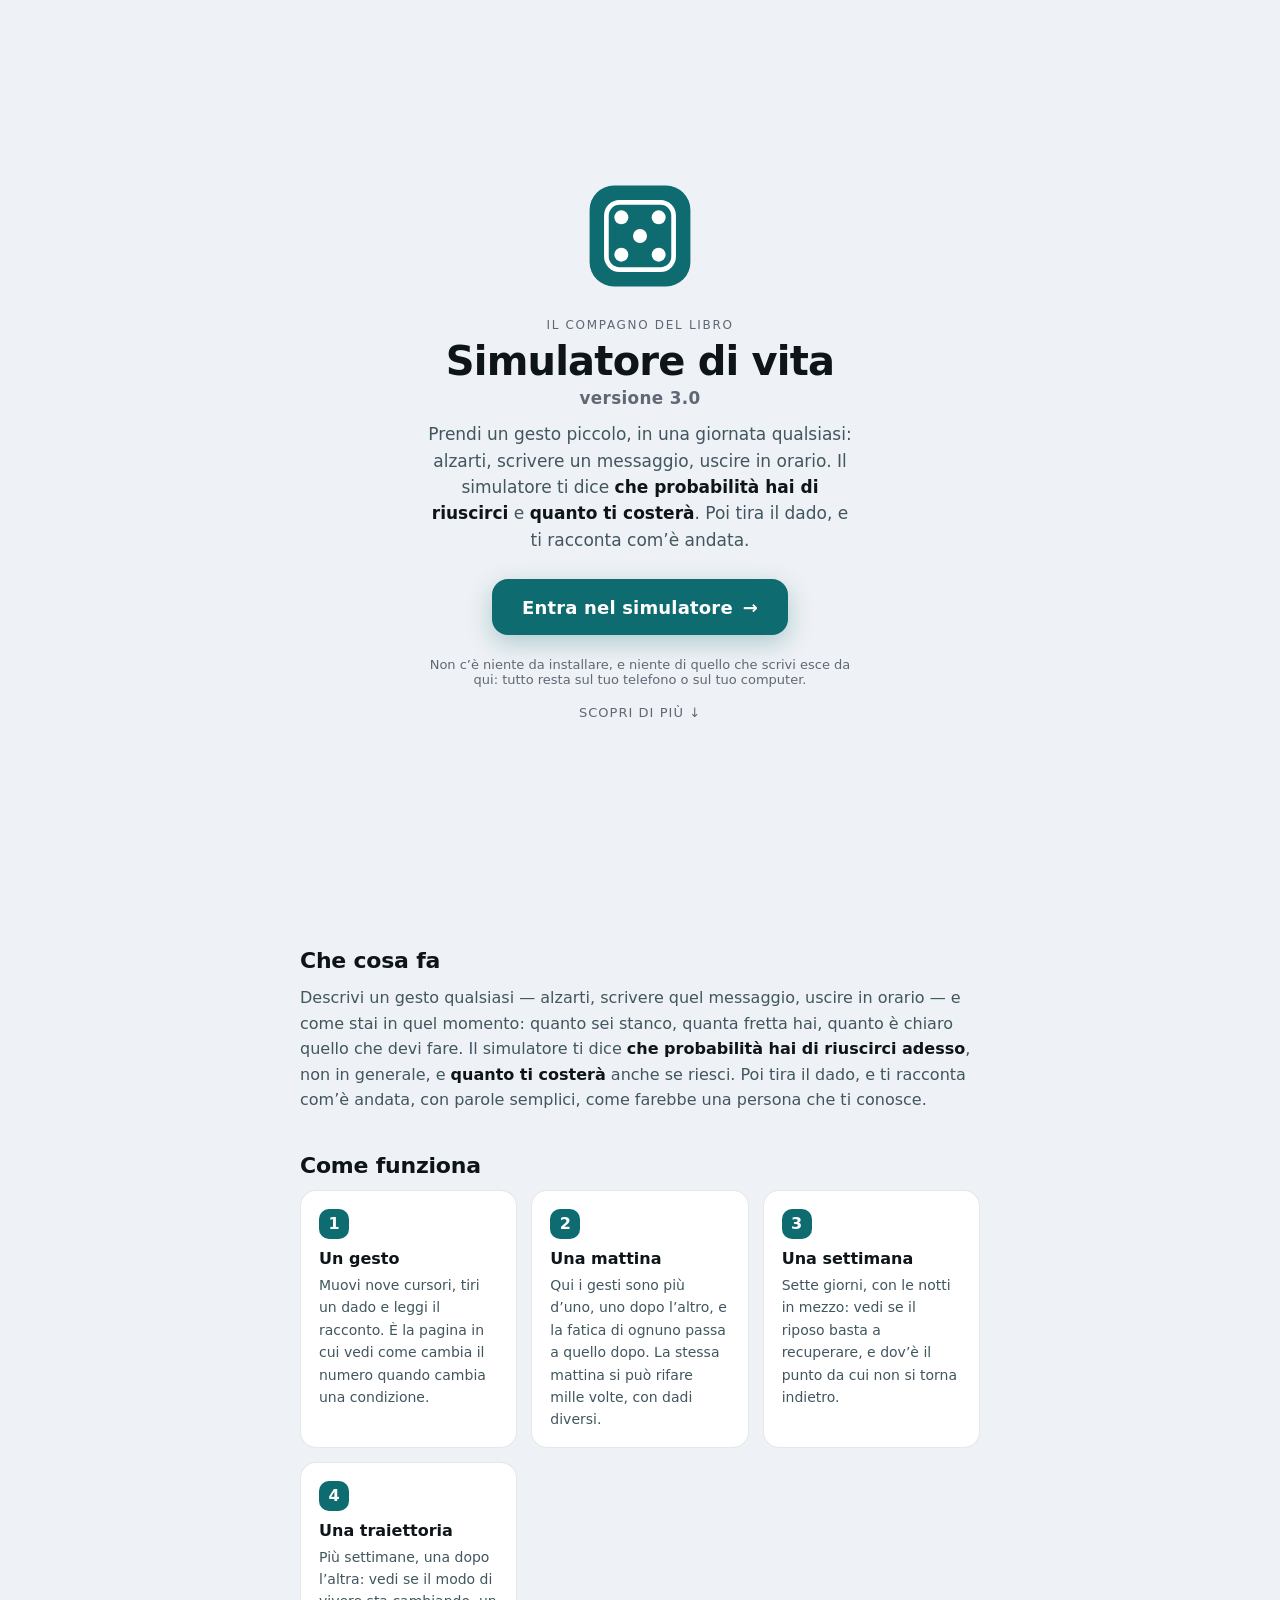
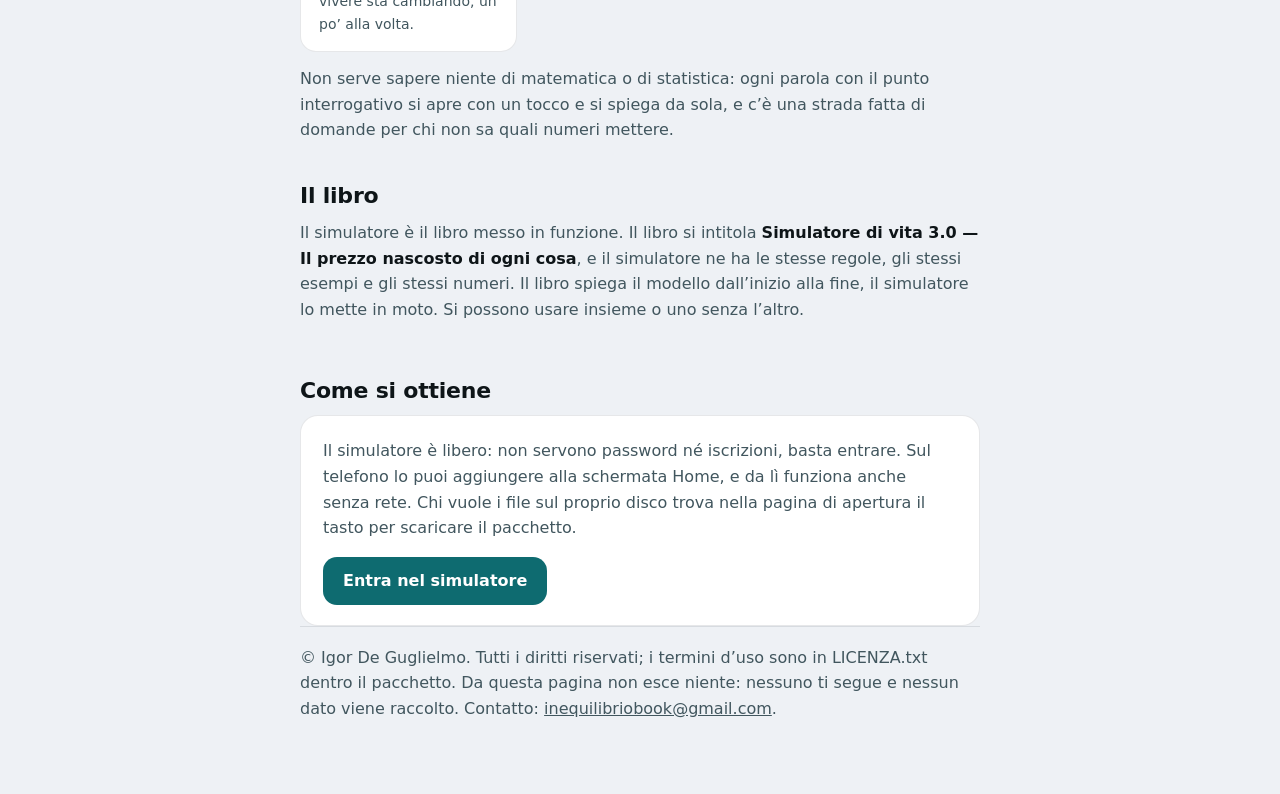
==== commit 422db64a: "Italiano riletto in tutte le pagine, «gesto» al posto di «nodo», parole inglesi tradotte Tredici pag" ====
--- a/index.html
+++ b/index.html
@@ -156,7 +156,7 @@
     <div class="scheda"><span class="n">3</span><h3>Una settimana</h3><p>Sette giorni, con le notti in mezzo: vedi se il riposo basta a recuperare, e dov’è il punto da cui non si torna indietro.</p></div>
     <div class="scheda"><span class="n">4</span><h3>Una traiettoria</h3><p>Più settimane, una dopo l’altra: vedi se il modo di vivere sta cambiando, un po’ alla volta.</p></div>
   </div>
-  <p style="margin-top:14px">Non serve sapere niente di matematica o di statistica: ogni parola con il punto interrogativo si spiega da sola, e c’è una strada fatta di domande per chi non sa quali numeri mettere.</p>
+  <p style="margin-top:14px">Non serve sapere niente di matematica o di statistica: ogni parola con il punto interrogativo si apre con un tocco e si spiega da sola, e c’è una strada fatta di domande per chi non sa quali numeri mettere.</p>
 
   <h2>Il libro</h2>
   <p id="vetrinaLibro">Il simulatore è il libro messo in funzione. Il libro si intitola <b>Simulatore di vita 3.0 — Il prezzo nascosto di ogni cosa</b>, e il simulatore ne ha le stesse regole, gli stessi esempi e gli stessi numeri. Il libro spiega il modello dall’inizio alla fine, il simulatore lo mette in moto. Si possono usare insieme o uno senza l’altro.</p>
